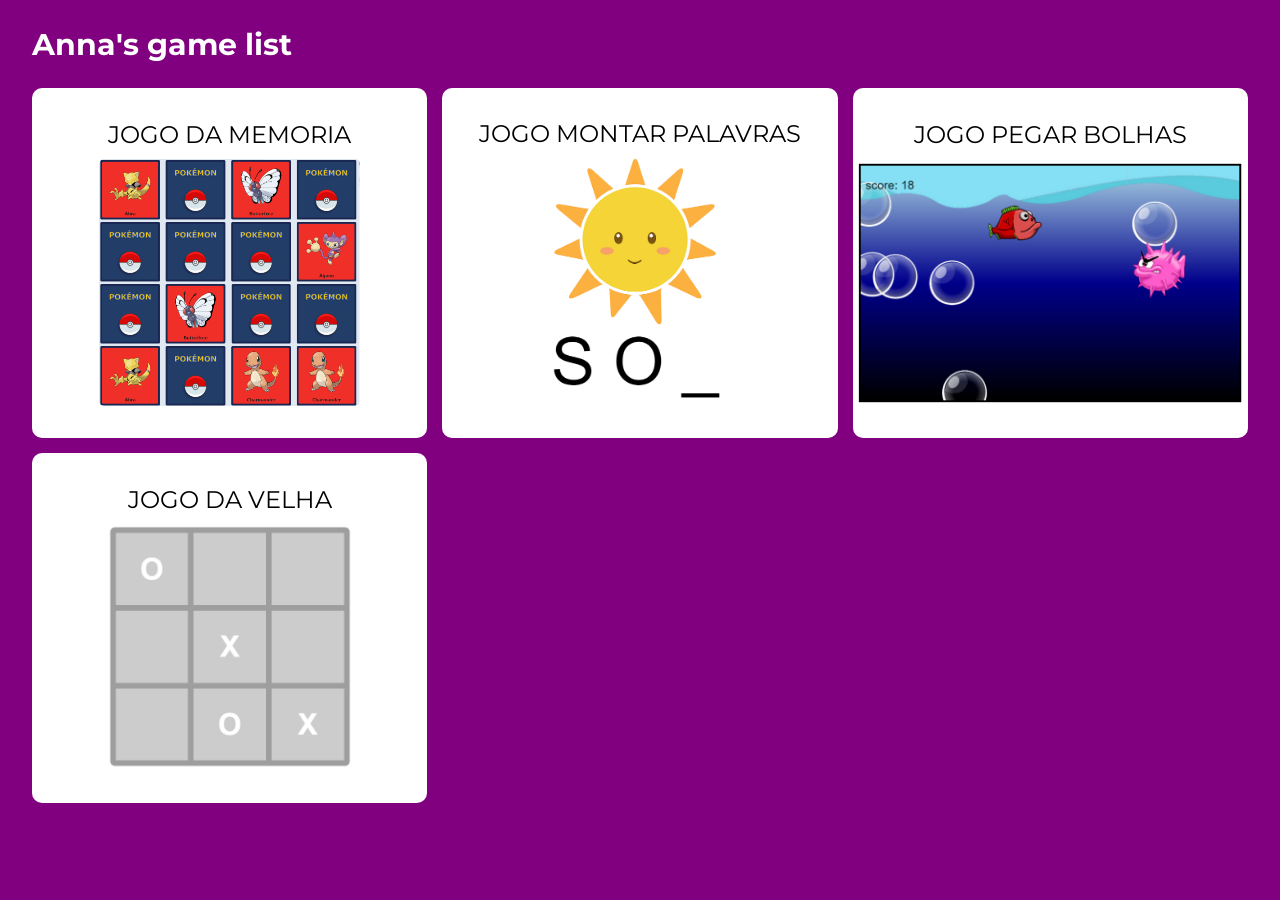
==== anna-jogos/index.html @ 7a65da1c "add new page to show all games" ====
<!DOCTYPE html>
<html>

    <head>
        <meta name="viewport" content="width=device-width, initial-scale=1.0">
        <meta charset="utf-8">
        <title>Anna's game list</title>
        <link id="u-theme-google-font" rel="stylesheet" href="https://fonts.googleapis.com/css?family=Montserrat:100,100i,200,200i,300,300i,400,400i,500,500i,600,600i,700,700i,800,800i,900,900i|Open+Sans:300,300i,400,400i,500,500i,600,600i,700,700i,800,800i">
        <style>
            * {
                margin: 0;
                padding: 0
            }

            body {
                background-color: purple;
                font-family: Montserrat;
            }

            .title {
                width: 95%;
                height: 15%;
                margin: 2% auto;
                color: #fff;
            }

            .title h1 {
                font-size: 1.9rem;
            }

            .games-list {
                height: auto;
                width: 95%;
                margin: 2% auto;
                color: #fff;
                display: grid;
                grid-template-columns: repeat(auto-fit, minmax(350px, 1fr));
                grid-gap: 15px;
            }

            .games-list div {
                width: 100%;
                background-color: #fff;
                min-width: 340px;
                height: 350px;
                display: flex;
                border-radius: 10px;
                align-items: center;
                flex-direction: column;
                justify-content: space-around;
            }

            .games-list div a {
                text-decoration: none;
                display: flex;
                align-items: center;
                flex-direction: column;
                justify-content: space-around;
            }

            .games-list div a p {
                display: block;
                font-size: 1.5rem;
                color: #000;
            }

            .games-list div a img {
                margin-top: 10px;
                max-height: 250px;
                max-width: 99%;
                object-fit: contain;
                border-radius: 5px;
            }
        </style>
    </head>
    <body>
        <section class="title">
            <h1>Anna's game list</h1>
        </section>

        <section id="list" class="games-list"></section>

        <script>
            const games = [
                {name: 'JOGO DA MEMORIA', path: './jogo-da-memoria/', image: './jogo-memoria-picture.png'},
                {name: 'JOGO MONTAR PALAVRAS', path: './montar-palavras/', image: './jogo-montar-palavras-picture.png'},
                {name: 'JOGO PEGAR BOLHAS', path: './pegar-bolhas/', image: './jogo-pegar-bolhas.png'},
                {name: 'JOGO DA VELHA', path: './jogo-da-velha/', image: './jogo-velha-picture.png'},
            ];

            games.forEach(game => {
                document.querySelector('#list').innerHTML += `
                    <div>
                        <a href="${game.path}">
                            <p>${game.name}</p>
                            <img src="${game.image}"/>
                        </a>
                    </div>
                `;
            });
        </script>
    </body>
</html>
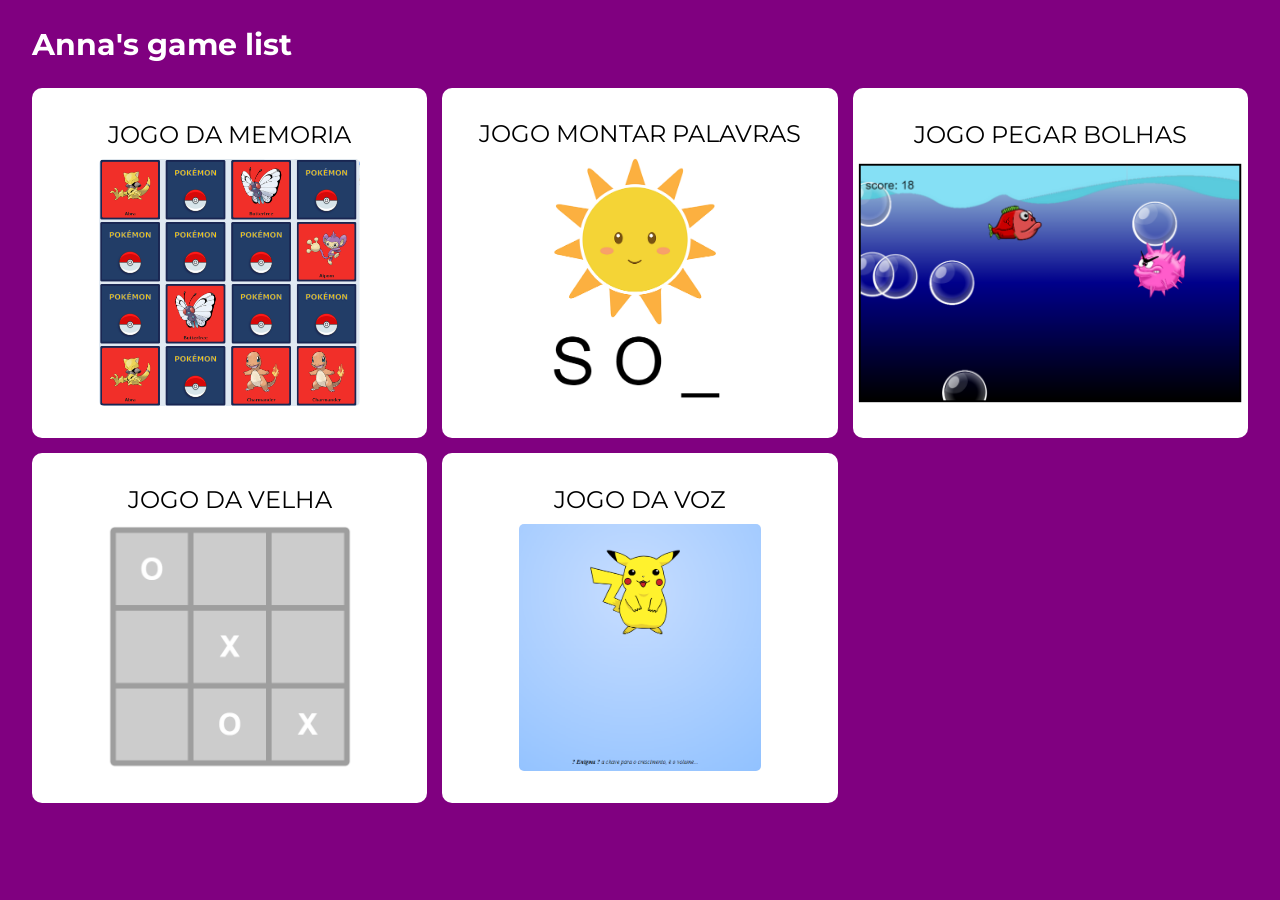
==== commit edd39b97: "performed a new game which is possible to scale images based on microphone's volume. This game is ca" ====
--- a/anna-jogos/index.html
+++ b/anna-jogos/index.html
@@ -86,6 +86,7 @@
                 {name: 'JOGO MONTAR PALAVRAS', path: './montar-palavras/', image: './jogo-montar-palavras-picture.png'},
                 {name: 'JOGO PEGAR BOLHAS', path: './pegar-bolhas/', image: './jogo-pegar-bolhas.png'},
                 {name: 'JOGO DA VELHA', path: './jogo-da-velha/', image: './jogo-velha-picture.png'},
+                {name: 'JOGO DA VOZ', path: './voz-do-crescimento/', image: './jogo-voz-do-crescimento.png'},
             ];
 
             games.forEach(game => {
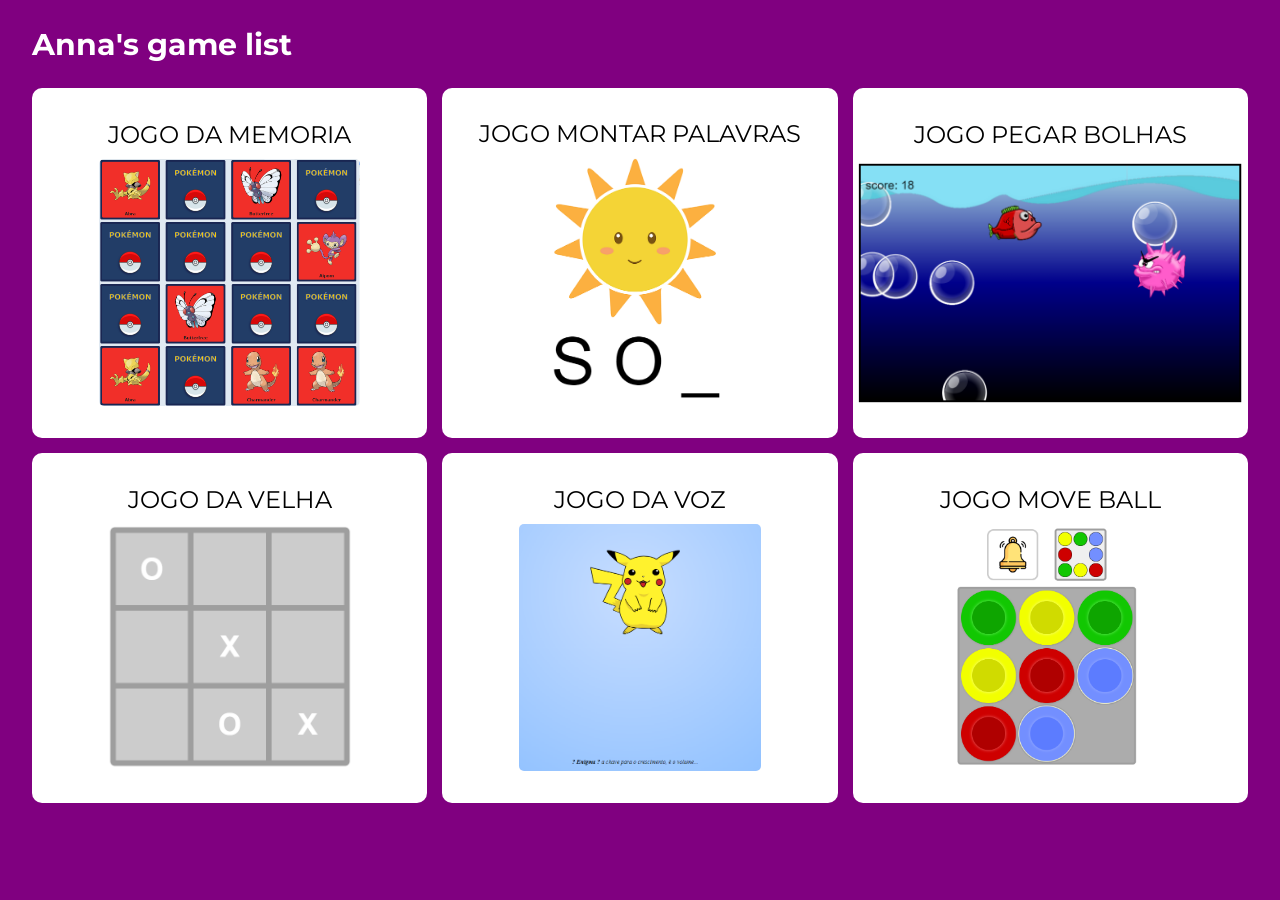
==== commit 2ced50ad: "improved responsive layout ; added game on anna's games hall" ====
--- a/anna-jogos/index.html
+++ b/anna-jogos/index.html
@@ -87,6 +87,7 @@
                 {name: 'JOGO PEGAR BOLHAS', path: './pegar-bolhas/', image: './jogo-pegar-bolhas.png'},
                 {name: 'JOGO DA VELHA', path: './jogo-da-velha/', image: './jogo-velha-picture.png'},
                 {name: 'JOGO DA VOZ', path: './voz-do-crescimento/', image: './jogo-voz-do-crescimento.png'},
+                {name: 'JOGO MOVE BALL', path: './move-ball/', image: './jogo-move-ball.png'},
             ];
 
             games.forEach(game => {
